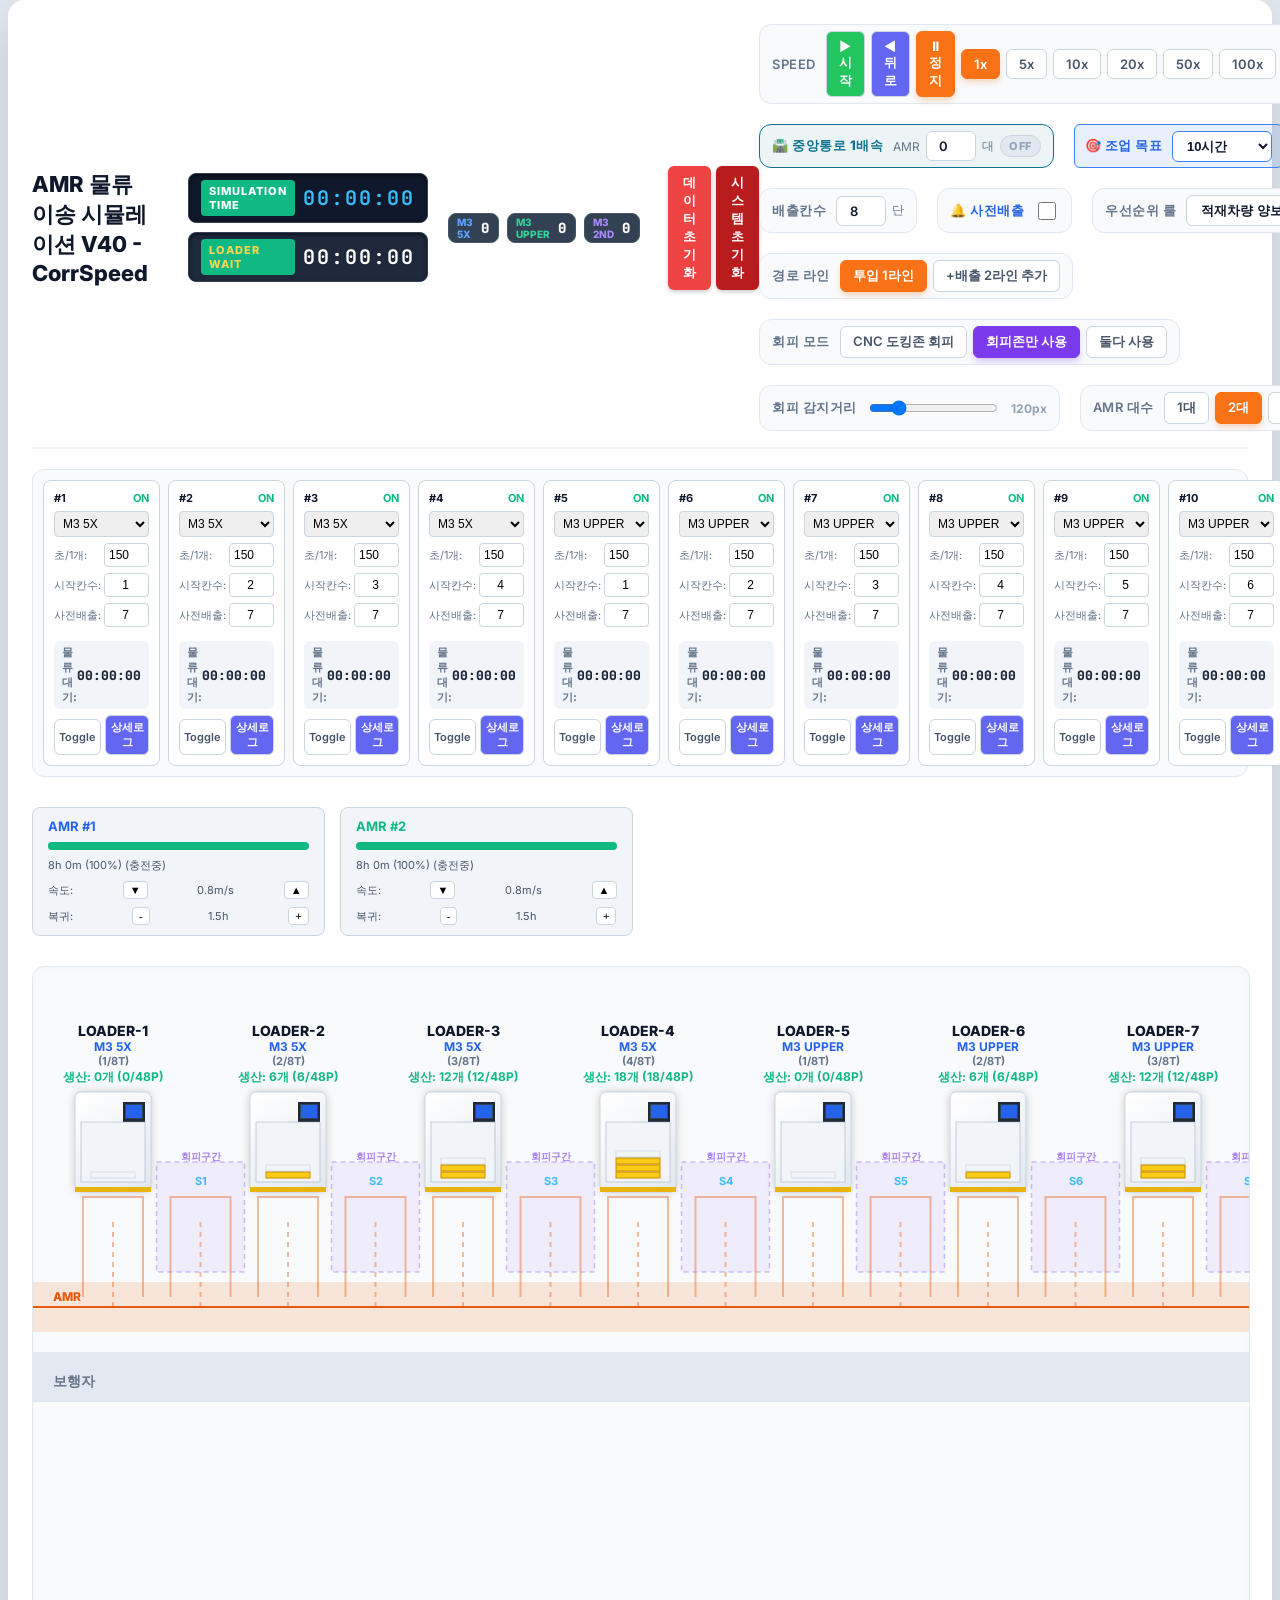
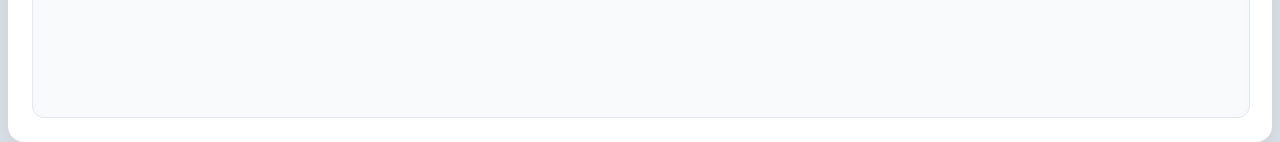
==== 5. CNC AMR/index.html @ c6a8e854 "Rename folder to 5. CNC AMR" ====
<!DOCTYPE html>
<html lang="ko">
<head>
    <meta charset="UTF-8">
    <meta name="viewport" content="width=device-width, initial-scale=1.0">
    <title>AMR 물류이송 시뮬레이션 V40 - CorrSpeed</title>
    <link rel="stylesheet" href="styles.css">
</head>
<body>
    <div class="dashboard">
        <header>
            <div class="title-group">
                <h1>AMR 물류이송 시뮬레이션 V40 - CorrSpeed</h1>
                <div class="clock-panel">
                    <div class="clock-box"><span class="clock-label">SIMULATION TIME</span> <span id="clock-env" class="clock-time">00:00:00</span></div>
                    <div class="clock-box" style="margin-top:5px; background:#1e293b; border-color:#334155;"><span class="clock-label" style="color:#fcd34d">LOADER WAIT</span> <span id="val-wait" class="clock-time" style="color:#fff">00:00:00</span></div>
                </div>
                <div class="stats-panel">
                    <div class="stat-box" style="background:#334155; border:1px solid #475569; padding: 2px 8px;"><span style="color:#60a5fa; font-size: 10px;">M3 5X</span> <span id="prod-m3-5x" class="count" style="font-size: 14px;">0</span></div>
                    <div class="stat-box" style="background:#334155; border:1px solid #475569; padding: 2px 8px;"><span style="color:#34d399; font-size: 10px;">M3 UPPER</span> <span id="prod-m3-upper" class="count" style="font-size: 14px;">0</span></div>
                    <div class="stat-box" style="background:#334155; border:1px solid #475569; padding: 2px 8px;"><span style="color:#a78bfa; font-size: 10px;">M3 2ND</span> <span id="prod-m3-2nd" class="count" style="font-size: 14px;">0</span></div>
                    <div class="btn-group-reset" style="display:flex; gap:5px; margin-left:20px; align-items:center;">
                        <button id="btn-soft-reset" class="btn btn-reset-large" style="background:#ef4444; color:white; border:none; border-radius:6px; font-size:13px; padding:8px 15px; cursor:pointer; font-weight:bold; box-shadow:0 2px 4px rgba(0,0,0,0.2);">데이터 초기화</button>
                        <button id="btn-hard-reset" class="btn btn-reset-large" style="background:#b91c1c; color:white; border:none; border-radius:6px; font-size:13px; padding:8px 15px; cursor:pointer; font-weight:bold; box-shadow:0 2px 4px rgba(0,0,0,0.2);">시스템 초기화</button>
                    </div>
                </div>
            </div>
            <div class="controls-panel">
                <div class="controls-group">
                    <span class="label">Speed</span>
                    <button id="btn-start" class="btn btn-success" style="background:#22c55e; color:white;">▶ 시작</button>
                    <button id="btn-backward" class="btn" style="background:#6366f1; color:white;">◀ 뒤로</button>
                    <button id="btn-pause" class="btn active">⏸ 정지</button>
                    <button id="btn-1x" class="btn active">1x</button>
                    <button id="btn-5x" class="btn">5x</button>
                    <button id="btn-10x" class="btn">10x</button>
                    <button id="btn-20x" class="btn">20x</button>
                    <button id="btn-50x" class="btn">50x</button>
                    <button id="btn-100x" class="btn">100x</button>
                    <button id="btn-200x" class="btn">200x</button>
                    <button id="btn-500x" class="btn">500x</button>
                </div>

                <!-- ★ 신규: 중앙통로 속도제한 AMR 설정 컨트롤 -->
                <div class="controls-group corr-speed-group" id="corrSpeedGroup">
                    <span class="label" style="color:#0e7490; font-weight:800;">🛣️ 중앙통로 1배속</span>
                    <span style="color:#64748b; font-size:12px;">AMR</span>
                    <input type="number" id="input-corr-amr-count" min="0" max="4" value="0" class="input-number" title="중앙통로 진입 시 1배속으로 제한할 AMR 수 (0=비활성화)">
                    <span style="color:#64748b; font-size:12px;">대</span>
                    <span id="corr-speed-status" class="corr-speed-badge corr-speed-off">OFF</span>
                </div>

                <div class="controls-group" style="background: rgba(37, 99, 235, 0.1); border: 1px solid #3b82f6; border-radius: 6px; padding: 0 10px;">
                    <span class="label" style="color:#2563eb; font-weight:800;">🎯 조업 목표</span>
                    <select id="select-target-time" class="select-box" style="width:100px; border-color:#3b82f6;">
                        <option value="0">사용 안함</option>
                        <option value="8">8시간</option>
                        <option value="10" selected>10시간</option>
                        <option value="12">12시간</option>
                        <option value="16">16시간</option>
                        <option value="20">20시간</option>
                        <option value="24">24시간</option>
                    </select>
                </div>
                <div class="controls-group">
                    <span class="label">배출칸수</span>
                    <input type="number" id="input-call-threshold" min="2" max="9" value="8" class="input-number" title="배출 목표 단수 (지정 단수 1칸 전 자동 호출)">
                    <span style="color:#64748b; font-size:12px;">단</span>
                </div>
                <div class="controls-group">
                    <span class="label" style="color:#2563eb; font-weight:800;">🔔 사전배출</span>
                    <input type="checkbox" id="check-pre-eject" style="width:18px; height:18px; cursor:pointer;">
                </div>
                <div class="controls-group">
                    <span class="label">우선순위 룰</span>
                    <select id="select-priority" class="select-box">
                        <option value="LOADED_YIELDS">적재차량 양보 (기본)</option>
                        <option value="ID_PRIORITY">호기 번호순 우선</option>
                        <option value="MAIN_LANE_DIST">중앙통로 거리 우선</option>
                    </select>
                </div>
                <div class="controls-group">
                    <span class="label">경로 라인</span>
                    <button id="btn-lane1" class="btn active">투입 1라인</button>
                    <button id="btn-lane2" class="btn">+배출 2라인 추가</button>
                </div>
                <div class="controls-group">
                    <span class="label">회피 모드</span>
                    <button id="btn-evade-cnc" class="btn btn-evade">CNC 도킹존 회피</button>
                    <button id="btn-evade-siding" class="btn btn-evade active">회피존만 사용</button>
                    <button id="btn-evade-both" class="btn btn-evade">둘다 사용</button>
                </div>
                <div class="controls-group">
                    <span class="label">회피 감지거리</span>
                    <input type="range" id="input-detect-range" min="50" max="400" step="10" value="120" title="AMR 정면 위협 감지 거리">
                    <span id="val-detect-range" style="color:#94a3b8; font-size:12px; margin-left:5px; font-weight:bold; min-width:35px;">120px</span>
                </div>
                <div class="controls-group">
                    <span class="label">AMR 대수</span>
                    <button id="btn-amr1" class="btn">1대</button>
                    <button id="btn-amr2" class="btn active">2대</button>
                    <button id="btn-amr3" class="btn">3대</button>
                    <button id="btn-amr4" class="btn">4대</button>
                </div>
            </div>
        </header>
        <div class="loader-grid" id="loaderGrid"></div>
        <div class="amr-grid" id="amrGrid"></div>
        <div class="canvas-container">
            <canvas id="simCanvas" width="2800" height="750"></canvas>
        </div>
    </div>

    <!-- [NEW] 대기지연 상세 로그 모달 -->
    <div id="logModal" class="modal-overlay">
        <div class="modal-container">
            <button class="modal-close" onclick="window.closeLogModal()">&times;</button>
            <div id="logContent"></div>
            <div style="margin-top:24px; text-align:right;">
                <button class="btn" onclick="window.closeLogModal()" style="background:#f1f5f9; color:#475569; padding:8px 20px;">닫기</button>
            </div>
        </div>
    </div>

    <script src="script.js"></script>
</body>
</html>
---- 5. CNC AMR/styles.css ----
@import url('https://fonts.googleapis.com/css2?family=Inter:wght@400;600;800&family=JetBrains+Mono:wght@700&display=swap');

body {
    margin: 0;
    padding: 0;
    background: #e2e8f0;
    font-family: 'Inter', 'Malgun Gothic', sans-serif;
    display: flex;
    justify-content: center;
    align-items: center;
    min-height: 100vh;
    color: #1e293b;
    overflow-x: hidden;
}

.dashboard {
    background: #ffffff;
    border-radius: 16px;
    box-shadow: 0 20px 50px rgba(0, 0, 0, 0.15);
    padding: 24px;
    display: flex;
    flex-direction: column;
    gap: 20px;
    max-width: 95vw;
}

header {
    display: flex;
    justify-content: space-between;
    align-items: center;
    padding-bottom: 16px;
    border-bottom: 2px solid #f1f5f9;
}

.title-group {
    display: flex;
    align-items: center;
    gap: 20px;
}

h1 {
    margin: 0;
    font-size: 22px;
    font-weight: 800;
    color: #0f172a;
}

.clock-panel {
    display: flex;
    flex-direction: column;
    align-items: flex-start;
    gap: 4px;
    margin-left: 20px;
}

.clock-box {
    background: #0f172a;
    padding: 6px 12px;
    border-radius: 8px;
    display: flex;
    align-items: center;
    gap: 8px;
    border: 1px solid #334155;
    box-shadow: inset 0 2px 4px rgba(0,0,0,0.5);
}

.clock-label {
    background: #10b981;
    color: #ffffff;
    padding: 4px 8px;
    border-radius: 4px;
    font-size: 11px;
    font-weight: 800;
    letter-spacing: 1px;
}

.clock-time {
    color: #38bdf8;
    font-family: 'JetBrains Mono', monospace;
    font-size: 20px;
    font-weight: 700;
    letter-spacing: 2px;
}

.stats-panel {
    display: flex;
    align-items: center;
    gap: 8px;
}

.stat-box {
    background: #1e293b;
    padding: 6px 12px;
    border-radius: 8px;
    font-size: 12px;
    font-weight: 800;
    display: flex;
    align-items: center;
    gap: 8px;
}

.count {
    color: #ffffff;
    font-family: 'JetBrains Mono', monospace;
    font-size: 16px;
    letter-spacing: 1px;
}

.controls-panel {
    display: flex;
    gap: 20px;
    flex-wrap: wrap;
}

.controls-group {
    display: flex;
    align-items: center;
    gap: 6px;
    background: #f8fafc;
    padding: 6px 12px;
    border-radius: 12px;
    border: 1px solid #e2e8f0;
}

.controls-group .label {
    font-size: 13px;
    font-weight: 600;
    color: #64748b;
    margin-right: 4px;
    text-transform: uppercase;
    letter-spacing: 0.5px;
}

.btn {
    background: #ffffff;
    border: 1px solid #cbd5e1;
    padding: 6px 12px;
    border-radius: 6px;
    font-weight: 600;
    cursor: pointer;
    transition: all 0.2s;
    color: #475569;
    font-family: inherit;
    font-size: 13px;
}

.btn:hover {
    background: #f1f5f9;
}

.btn.active {
    background: #f97316;
    border-color: #f97316;
    color: white;
    box-shadow: 0 4px 6px -1px rgba(249, 115, 22, 0.3);
}

.btn-danger {
    background: #fee2e2;
    border-color: #fca5a5;
    color: #dc2626;
}

.btn-danger:hover {
    background: #fecaca;
}

.input-number {
    background: #ffffff;
    border: 1px solid #cbd5e1;
    padding: 6px 4px;
    border-radius: 6px;
    font-weight: 600;
    color: #0f172a;
    font-family: inherit;
    font-size: 13px;
    text-align: center;
    width: 40px;
}

.input-number:focus {
    outline: none;
    border-color: #3b82f6;
    box-shadow: 0 0 0 2px rgba(59, 130, 246, 0.2);
}

.select-box {
    background: #ffffff;
    border: 1px solid #cbd5e1;
    color: #0f172a;
    padding: 6px 10px;
    border-radius: 6px;
    font-size: 13px;
    font-weight: 600;
}
.select-box option {
    background: #ffffff;
    color: #0f172a;
}

.canvas-container {
    background: #f8fafc;
    border-radius: 12px;
    overflow-x: auto;
    overflow-y: hidden;
    border: 1px solid #e2e8f0;
    box-shadow: inset 0 2px 10px rgba(0,0,0,0.02);
    width: 100%;
}

canvas {
    display: block;
}

.btn.btn-evade.active {
    background: #7c3aed;
    border-color: #7c3aed;
    color: white;
    box-shadow: 0 4px 6px -1px rgba(124,58,237,0.3);
}

/* ★ 신규: 중앙통로 속도제한 컨트롤 그룹 스타일 */
.corr-speed-group {
    background: rgba(14, 116, 144, 0.08);
    border: 1.5px solid #0e7490;
    position: relative;
    overflow: visible;
}

.corr-speed-group.active-limit {
    background: rgba(14, 116, 144, 0.15);
    border-color: #06b6d4;
    box-shadow: 0 0 0 3px rgba(6, 182, 212, 0.2);
    animation: corrPulse 2s ease-in-out infinite;
}

@keyframes corrPulse {
    0%, 100% { box-shadow: 0 0 0 3px rgba(6, 182, 212, 0.2); }
    50% { box-shadow: 0 0 0 5px rgba(6, 182, 212, 0.35); }
}

/* 중앙통로 배속 상태 뱃지 */
.corr-speed-badge {
    display: inline-flex;
    align-items: center;
    justify-content: center;
    padding: 3px 8px;
    border-radius: 20px;
    font-size: 11px;
    font-weight: 800;
    letter-spacing: 0.5px;
    transition: all 0.3s ease;
}

.corr-speed-off {
    background: #e2e8f0;
    color: #94a3b8;
    border: 1px solid #cbd5e1;
}

.corr-speed-on {
    background: linear-gradient(135deg, #06b6d4, #0e7490);
    color: #ffffff;
    border: 1px solid #0891b2;
    box-shadow: 0 2px 8px rgba(6, 182, 212, 0.4);
    animation: badgePop 0.3s ease-out;
}

@keyframes badgePop {
    0% { transform: scale(0.8); }
    70% { transform: scale(1.1); }
    100% { transform: scale(1.0); }
}

/* Loader Settings Grid */
.loader-grid {
    display: grid;
    grid-template-columns: repeat(13, 1fr);
    gap: 8px;
    margin-bottom: 10px;
    padding: 10px;
    background: #f8fafc;
    border-radius: 12px;
    border: 1px solid #e2e8f0;
}
.loader-setting {
    background: #ffffff;
    padding: 10px;
    border-radius: 8px;
    font-size: 11px;
    border: 1px solid #cbd5e1;
    display: flex;
    flex-direction: column;
    gap: 6px;
    min-height: 125px;
}
.loader-setting-header {
    display: flex;
    justify-content: space-between;
    align-items: center;
    font-weight: bold;
    color: #0f172a;
}
.loader-setting select {
    width: 100%;
    font-size: 12px;
    padding: 4px;
    border: 1px solid #cbd5e1;
    border-radius: 4px;
    box-sizing: border-box;
}
.loader-setting input {
    width: 45px;
    font-size: 12px;
    padding: 4px;
    border: 1px solid #cbd5e1;
    border-radius: 4px;
    box-sizing: border-box;
    text-align: right;
}
.loader-setting .btn-toggle {
    margin-top: 4px;
    width: 100%;
    padding: 4px;
    font-size: 11px;
}

/* AMR Settings Grid */
.amr-grid {
    display: grid;
    grid-template-columns: repeat(4, 1fr);
    gap: 15px;
    margin-bottom: 10px;
}
.amr-setting {
    background: #f1f5f9;
    padding: 10px 15px;
    border-radius: 8px;
    border: 1px solid #cbd5e1;
    display: flex;
    flex-direction: column;
    gap: 8px;
}
.amr-setting-header {
    display: flex;
    justify-content: space-between;
    align-items: center;
    font-weight: bold;
    font-size: 13px;
}
.amr-battery-bar-container {
    height: 8px;
    background: #cbd5e1;
    border-radius: 4px;
    overflow: hidden;
}
.amr-battery-bar {
    height: 100%;
    background: #10b981;
    transition: width 0.3s, background-color 0.3s;
}
.amr-battery-info {
    font-size: 11px;
    display: flex;
    justify-content: space-between;
    color: #475569;
}
.amr-controls {
    display: flex;
    justify-content: space-between;
    align-items: center;
    font-size: 11px;
    color: #475569;
}
.amr-controls .btn-small {
    padding: 2px 6px;
    font-size: 11px;
    border: 1px solid #cbd5e1;
    border-radius: 4px;
    cursor: pointer;
    background: #fff;
}

.status-on { color: #10b981; }
.status-off { color: #ef4444; }

/* Modal Styles */
.modal-overlay {
    display: none;
    position: fixed;
    top: 0;
    left: 0;
    width: 100%;
    height: 100%;
    background: rgba(0, 0, 0, 0.6);
    backdrop-filter: blur(4px);
    z-index: 10000;
    align-items: center;
    justify-content: center;
}

.modal-container {
    background: white;
    width: 90%;
    max-width: 900px;
    padding: 32px;
    border-radius: 20px;
    box-shadow: 0 25px 50px -12px rgba(0, 0, 0, 0.25);
    position: relative;
    animation: modalSlideUp 0.3s ease-out;
}

@keyframes modalSlideUp {
    from { transform: translateY(20px); opacity: 0; }
    to { transform: translateY(0); opacity: 1; }
}

.modal-close {
    position: absolute;
    top: 20px;
    right: 20px;
    border: none;
    background: #f1f5f9;
    width: 32px;
    height: 32px;
    border-radius: 50%;
    font-size: 20px;
    cursor: pointer;
    color: #64748b;
    display: flex;
    align-items: center;
    justify-content: center;
    transition: all 0.2s;
}

.modal-close:hover {
    background: #e2e8f0;
    color: #0f172a;
}

.log-table-container {
    max-height: 500px;
    overflow-y: auto;
    border: 1px solid #e2e8f0;
    border-radius: 12px;
    margin-top: 16px;
}

.log-table {
    width: 100%;
    border-collapse: collapse;
    font-size: 13px;
    text-align: left;
}

.log-table th {
    background: #f8fafc;
    padding: 12px;
    border-bottom: 2px solid #e2e8f0;
    color: #475569;
    font-weight: 700;
    position: sticky;
    top: 0;
}

.log-table td {
    padding: 12px;
    border-bottom: 1px solid #f1f5f9;
    color: #1e293b;
}

.log-table tr:hover {
    background: #f8fafc;
}

.wait-duration {
    color: #ef4444;
    font-weight: 800;
    font-family: 'JetBrains Mono', monospace;
}

.amr-snapshot {
    font-size: 11px;
    color: #64748b;
    background: #f8fafc;
    padding: 4px 8px;
    border-radius: 4px;
    display: inline-block;
}
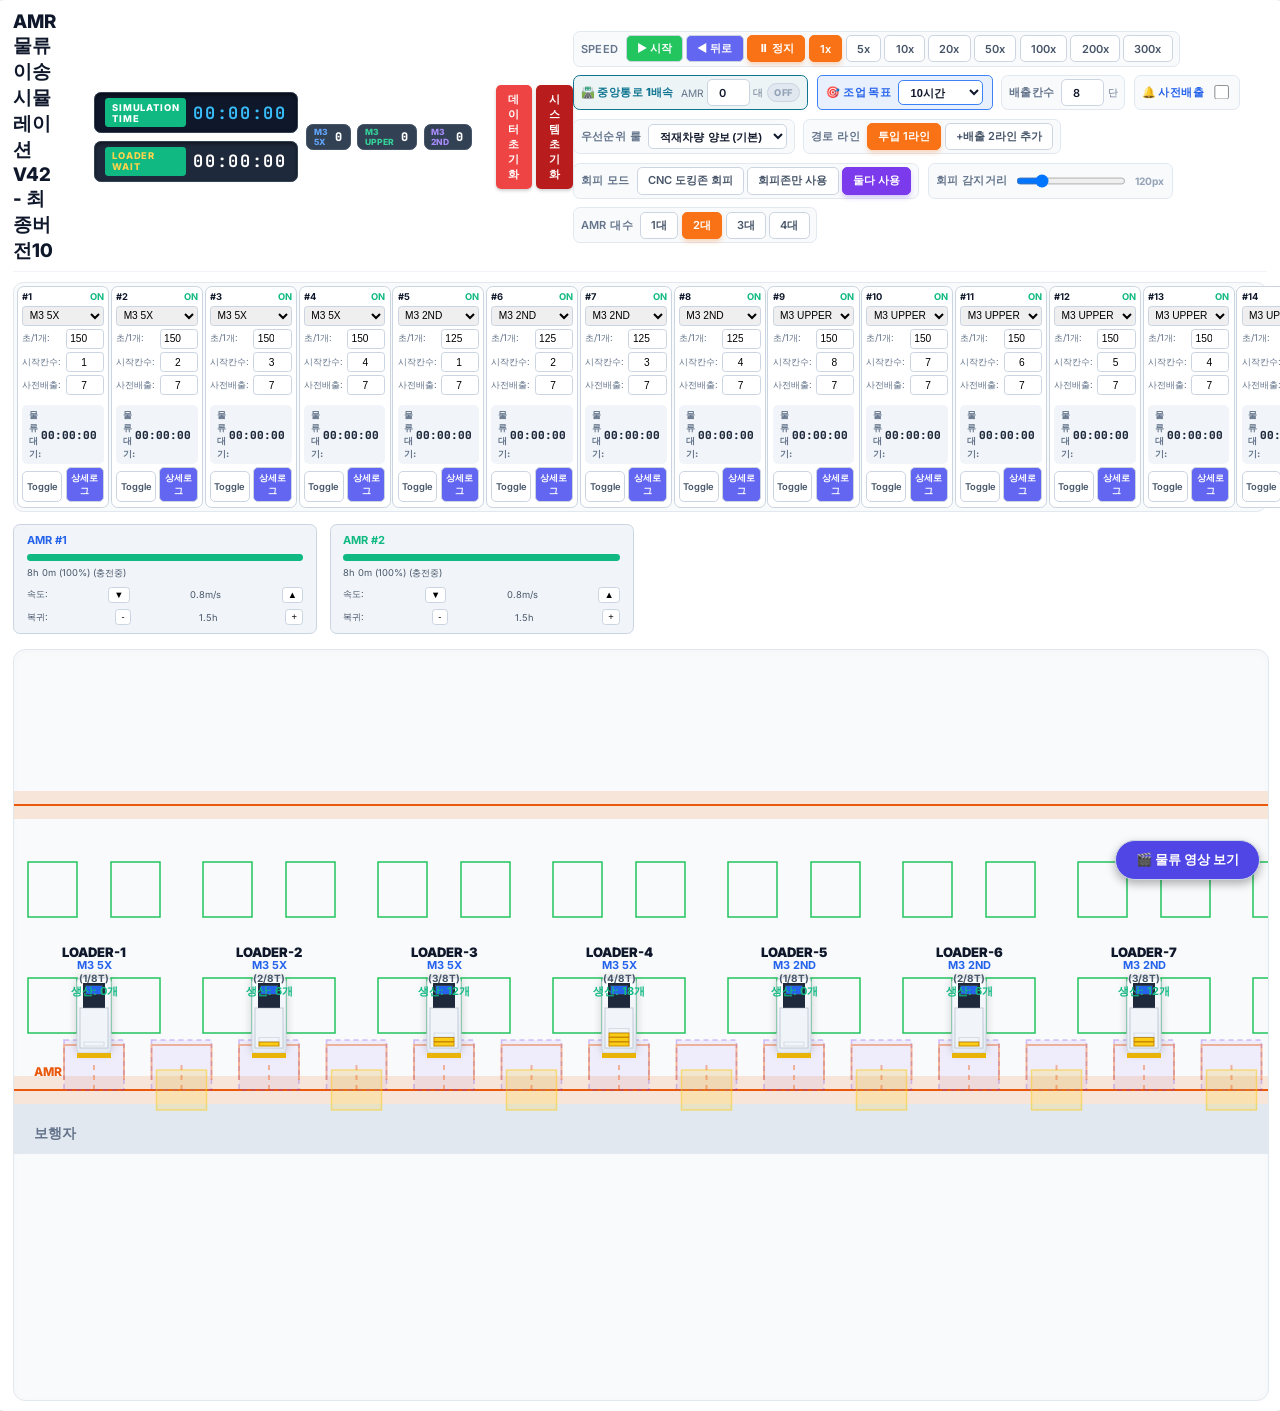
==== commit cc275226: "Update 5. CNC AMR with V42 final files" ====
--- a/5. CNC AMR/index.html
+++ b/5. CNC AMR/index.html
@@ -3,14 +3,18 @@
 <head>
     <meta charset="UTF-8">
     <meta name="viewport" content="width=device-width, initial-scale=1.0">
-    <title>AMR 물류이송 시뮬레이션 V40 - CorrSpeed</title>
+    <title>AMR 물류이송 시뮬레이션 V42 - 최종버전10</title>
     <link rel="stylesheet" href="styles.css">
 </head>
 <body>
     <div class="dashboard">
         <header>
             <div class="title-group">
-                <h1>AMR 물류이송 시뮬레이션 V40 - CorrSpeed</h1>
+                <div style="display:flex; align-items:center; gap:15px;">
+                    <h1 style="margin:0;">AMR 물류이송 시뮬레이션 V42 - 최종버전10</h1>
+                    <div style="display:flex; gap:8px;">
+                    </div>
+                </div>
                 <div class="clock-panel">
                     <div class="clock-box"><span class="clock-label">SIMULATION TIME</span> <span id="clock-env" class="clock-time">00:00:00</span></div>
                     <div class="clock-box" style="margin-top:5px; background:#1e293b; border-color:#334155;"><span class="clock-label" style="color:#fcd34d">LOADER WAIT</span> <span id="val-wait" class="clock-time" style="color:#fff">00:00:00</span></div>
@@ -38,7 +42,7 @@
                     <button id="btn-50x" class="btn">50x</button>
                     <button id="btn-100x" class="btn">100x</button>
                     <button id="btn-200x" class="btn">200x</button>
-                    <button id="btn-500x" class="btn">500x</button>
+                    <button id="btn-300x" class="btn">300x</button>
                 </div>
 
                 <!-- ★ 신규: 중앙통로 속도제한 AMR 설정 컨트롤 -->
@@ -87,8 +91,8 @@
                 <div class="controls-group">
                     <span class="label">회피 모드</span>
                     <button id="btn-evade-cnc" class="btn btn-evade">CNC 도킹존 회피</button>
-                    <button id="btn-evade-siding" class="btn btn-evade active">회피존만 사용</button>
-                    <button id="btn-evade-both" class="btn btn-evade">둘다 사용</button>
+                    <button id="btn-evade-siding" class="btn btn-evade">회피존만 사용</button>
+                    <button id="btn-evade-both" class="btn btn-evade active">둘다 사용</button>
                 </div>
                 <div class="controls-group">
                     <span class="label">회피 감지거리</span>
@@ -122,6 +126,34 @@
         </div>
     </div>
 
+    <!-- [NEW] 시뮬레이션 종료 요약 리포트 모달 -->
+    <div id="reportModal" class="modal-overlay">
+        <div class="modal-container" style="max-width: 600px;">
+            <button class="modal-close" onclick="document.getElementById('reportModal').style.display='none'">&times;</button>
+            <div id="reportContent"></div>
+            <div style="margin-top:24px; text-align:right;">
+                <button class="btn" onclick="document.getElementById('reportModal').style.display='none'" style="background:#3b82f6; color:#ffffff; padding:8px 20px;">확인</button>
+            </div>
+        </div>
+    </div>
+
     <script src="script.js"></script>
+    
+    <!-- Video Modal Floating Button -->
+    <button id="btn-video-modal" class="btn" style="position:fixed; bottom:20px; right:20px; background:#4f46e5; color:white; border-radius:50px; padding:10px 20px; font-weight:bold; box-shadow:0 4px 10px rgba(0,0,0,0.3); z-index:9999;" onclick="document.getElementById('videoModal').style.display='flex'">
+        🎬 물류 영상 보기
+    </button>
+
+    <!-- Video Modal -->
+    <div id="videoModal" style="display:none; position:fixed; top:0; left:0; width:100vw; height:100vh; background:rgba(0,0,0,0.8); z-index:10000; justify-content:center; align-items:center;">
+        <div style="background:#fff; border-radius:12px; padding:20px; width:80%; max-width:800px; position:relative;">
+            <button class="btn" style="position:absolute; top:-15px; right:-15px; background:#ef4444; color:white; border-radius:50%; width:40px; height:40px; font-size:16px; font-weight:bold;" onclick="document.getElementById('videoModal').style.display='none'; document.getElementById('amr-video').pause();">X</button>
+            <h2 style="margin-top:0;">AMR 물류 영상 참고</h2>
+            <video id="amr-video" controls style="width:100%; border-radius:8px;">
+                <source src="../AMR 물류동영상.mp4" type="video/mp4">
+                브라우저가 동영상을 지원하지 않습니다.
+            </video>
+        </div>
+    </div>
 </body>
 </html>
--- a/5. CNC AMR/styles.css
+++ b/5. CNC AMR/styles.css
@@ -17,25 +17,26 @@
     background: #ffffff;
     border-radius: 16px;
     box-shadow: 0 20px 50px rgba(0, 0, 0, 0.15);
-    padding: 24px;
+    padding: 10px 24px;
     display: flex;
     flex-direction: column;
-    gap: 20px;
-    max-width: 95vw;
+    gap: 10px;
+    max-width: 98vw;
 }
 
 header {
     display: flex;
     justify-content: space-between;
     align-items: center;
-    padding-bottom: 16px;
+    padding-bottom: 8px;
     border-bottom: 2px solid #f1f5f9;
+    zoom: 0.85;
 }
 
 .title-group {
     display: flex;
     align-items: center;
-    gap: 20px;
+    gap: 10px;
 }
 
 h1 {
@@ -108,17 +109,17 @@
 
 .controls-panel {
     display: flex;
-    gap: 20px;
+    gap: 10px;
     flex-wrap: wrap;
 }
 
 .controls-group {
     display: flex;
     align-items: center;
-    gap: 6px;
-    background: #f8fafc;
-    padding: 6px 12px;
-    border-radius: 12px;
+    gap: 4px;
+    background: #f8fafc;
+    padding: 4px 8px;
+    border-radius: 8px;
     border: 1px solid #e2e8f0;
 }
 
@@ -275,23 +276,24 @@
 /* Loader Settings Grid */
 .loader-grid {
     display: grid;
-    grid-template-columns: repeat(13, 1fr);
-    gap: 8px;
-    margin-bottom: 10px;
-    padding: 10px;
+    grid-template-columns: repeat(16, 1fr);
+    gap: 2px;
+    margin-bottom: 2px;
+    padding: 4px;
     background: #f8fafc;
     border-radius: 12px;
     border: 1px solid #e2e8f0;
+    zoom: 0.85;
 }
 .loader-setting {
     background: #ffffff;
-    padding: 10px;
+    padding: 5px;
     border-radius: 8px;
     font-size: 11px;
     border: 1px solid #cbd5e1;
     display: flex;
     flex-direction: column;
-    gap: 6px;
+    gap: 4px;
     min-height: 125px;
 }
 .loader-setting-header {
@@ -330,7 +332,8 @@
     display: grid;
     grid-template-columns: repeat(4, 1fr);
     gap: 15px;
-    margin-bottom: 10px;
+    margin-bottom: 5px;
+    zoom: 0.85;
 }
 .amr-setting {
     background: #f1f5f9;
